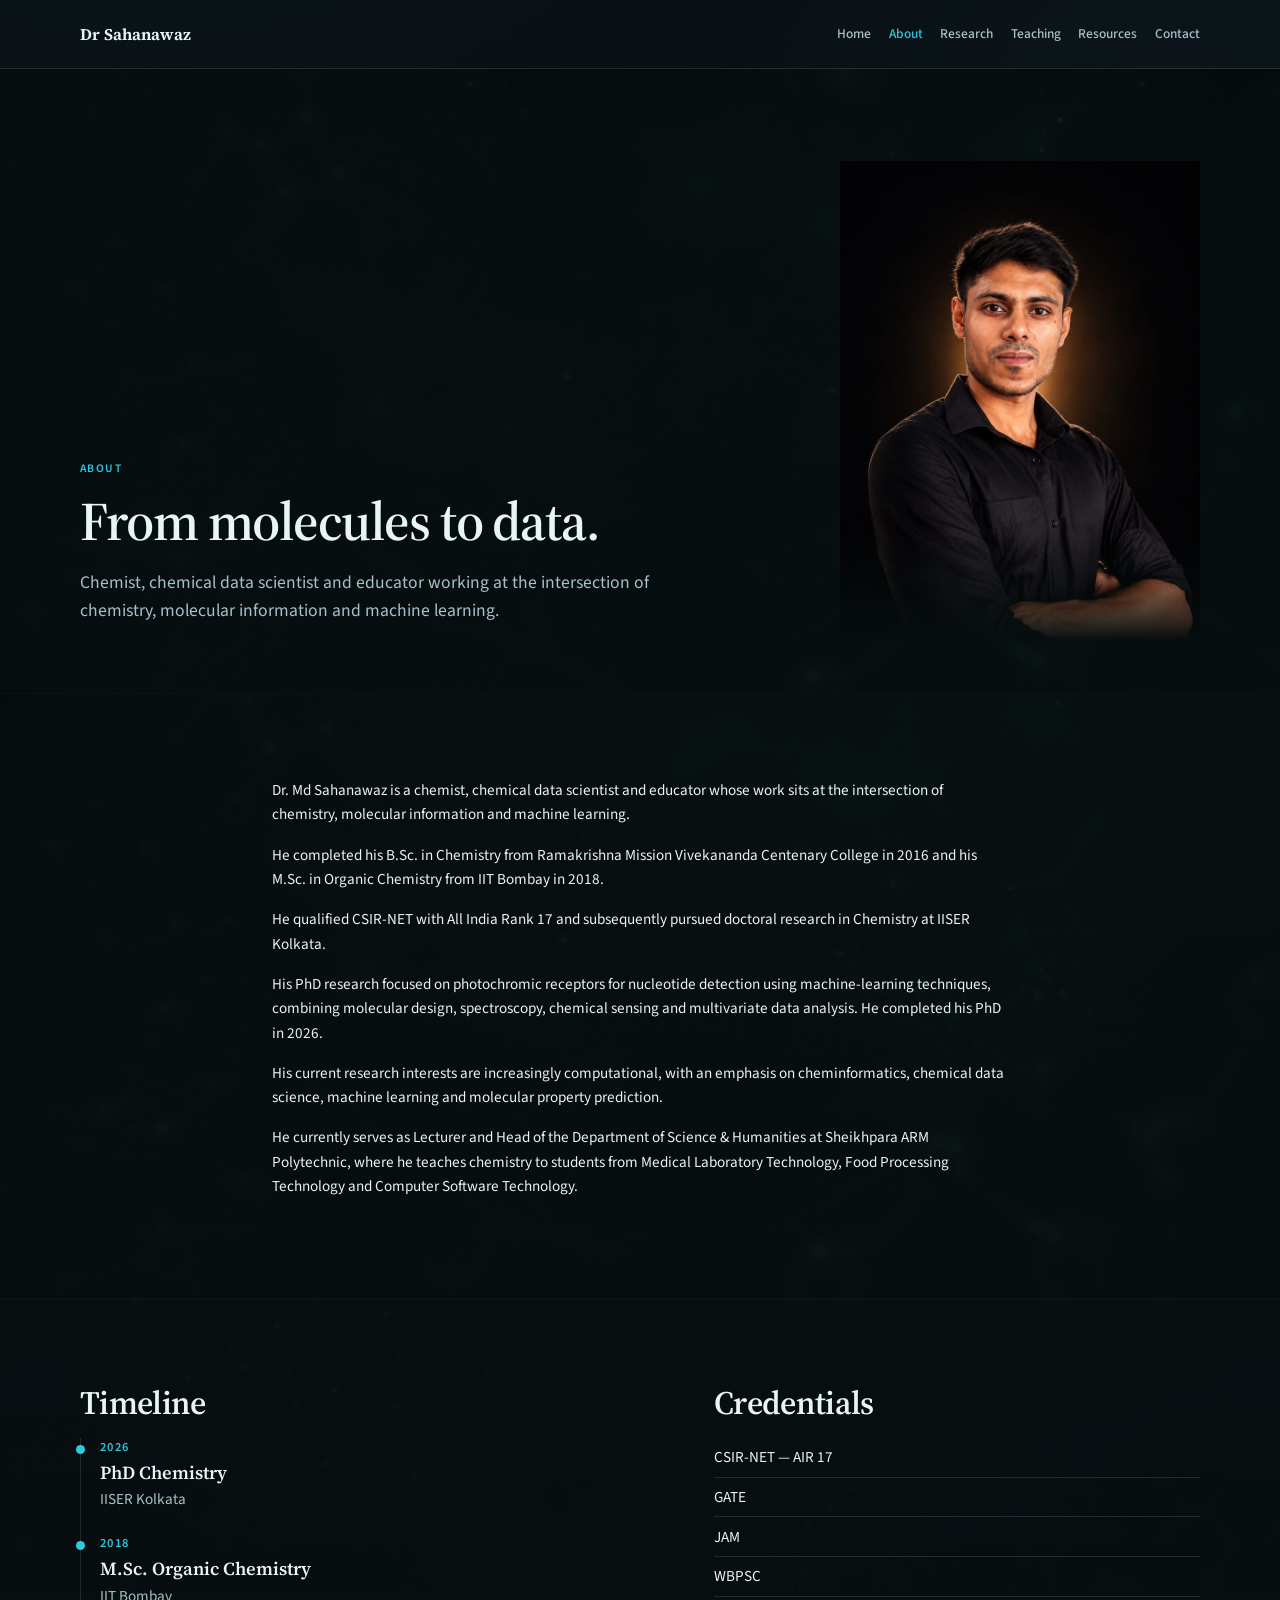
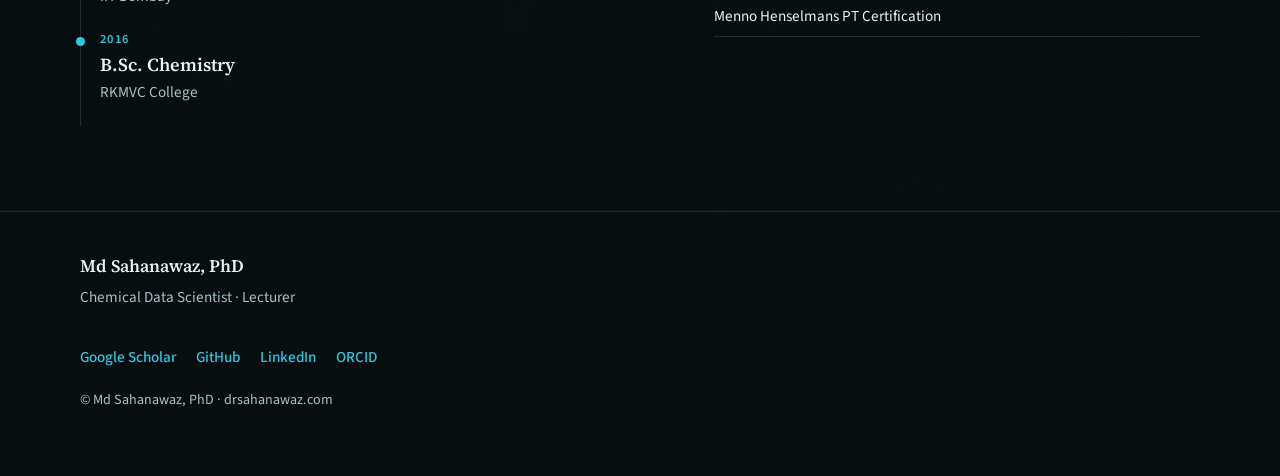
==== about/index.html @ 6428896d "Publish Quantum Concepts resource" ====
<!DOCTYPE html>
<html lang="en">
<head>
  <meta charset="utf-8">
  <meta name="viewport" content="width=device-width, initial-scale=1">
  <title>About · Dr Sahanawaz</title>
  <meta name="description" content="Chemist, chemical data scientist and educator working at the intersection of chemistry, molecular information and machine learning.">
  <link rel="preconnect" href="https://fonts.googleapis.com">
  <link rel="preconnect" href="https://fonts.gstatic.com" crossorigin>
  <link href="https://fonts.googleapis.com/css2?family=Source+Sans+3:wght@400;500;600;700&family=Source+Serif+4:opsz,wght@8..60,500;8..60,600;8..60,700&display=swap" rel="stylesheet">
  <link rel="stylesheet" href="/static/css/site.css">
</head>
<body>
  <a class="skip-link" href="#main">Skip to content</a>
  <header class="site-header">
    <div class="shell header-inner">
      <a class="brand" href="/">Dr Sahanawaz</a>
      <button class="nav-toggle" type="button" aria-expanded="false" aria-controls="site-nav" data-nav-toggle>
        <span class="sr-only">Menu</span>
        <span></span><span></span>
      </button>
      <nav id="site-nav" class="site-nav" data-nav>
        <a href="/" >Home</a>
        <a href="/about/" aria-current="page">About</a>
        <a href="/research/" >Research</a>
        <a href="/teaching/" >Teaching</a>
        <a href="/resources/" >Resources</a>
        <a href="/contact/" >Contact</a>
      </nav>
    </div>
  </header>

  <main id="main">
<section class="page-hero page-hero--visual page-hero--molecules">
  <div class="shell about-intro">
    <div class="about-copy">
      <p class="section-kicker">About</p>
      <h1>From molecules to data.</h1>
      <p class="lead">Chemist, chemical data scientist and educator working at the intersection of chemistry, molecular information and machine learning.</p>
    </div>
    <figure class="about-portrait">
      <img src="/assets/images/portrait.jpg" alt="Portrait of Md Sahanawaz" width="768" height="1024">
    </figure>
  </div>
</section>

<section class="section section-visual section-visual--soft">
  <div class="shell prose">
    <p>Dr. Md Sahanawaz is a chemist, chemical data scientist and educator whose work sits at the intersection of chemistry, molecular information and machine learning.</p>
    <p>He completed his B.Sc. in Chemistry from Ramakrishna Mission Vivekananda Centenary College in 2016 and his M.Sc. in Organic Chemistry from IIT Bombay in 2018.</p>
    <p>He qualified CSIR-NET with All India Rank 17 and subsequently pursued doctoral research in Chemistry at IISER Kolkata.</p>
    <p>His PhD research focused on photochromic receptors for nucleotide detection using machine-learning techniques, combining molecular design, spectroscopy, chemical sensing and multivariate data analysis. He completed his PhD in 2026.</p>
    <p>His current research interests are increasingly computational, with an emphasis on cheminformatics, chemical data science, machine learning and molecular property prediction.</p>
    <p>He currently serves as Lecturer and Head of the Department of Science & Humanities at Sheikhpara ARM Polytechnic, where he teaches chemistry to students from Medical Laboratory Technology, Food Processing Technology and Computer Software Technology.</p>
  </div>
</section>

<section class="section section-visual section-visual--data section-visual--dim">
  <div class="shell split">
    <div>
      <h2>Timeline</h2>
      <ol class="timeline">
        <li>
          <span class="year">2026</span>
          <span class="title">PhD Chemistry</span>
          <span class="place">IISER Kolkata</span>
        </li>
        <li>
          <span class="year">2018</span>
          <span class="title">M.Sc. Organic Chemistry</span>
          <span class="place">IIT Bombay</span>
        </li>
        <li>
          <span class="year">2016</span>
          <span class="title">B.Sc. Chemistry</span>
          <span class="place">RKMVC College</span>
        </li>
      </ol>
    </div>
    <div>
      <h2>Credentials</h2>
      <ul class="credential-list">
        <li>CSIR-NET — AIR 17</li>
        <li>GATE</li>
        <li>JAM</li>
        <li>WBPSC</li>
        <li>Menno Henselmans PT Certification</li>
      </ul>
    </div>
  </div>
</section>
  </main>

  <footer class="site-footer">
    <div class="shell footer-inner">
      <div>
        <p class="footer-brand">Md Sahanawaz, PhD</p>
        <p class="muted">Chemical Data Scientist · Lecturer</p>
      </div>
      <div class="footer-links">
        <a href="https://scholar.google.com/citations?user=SEARCH_ME" rel="noopener noreferrer" target="_blank">Google Scholar</a>
        <a href="https://github.com/drsahanawaz" rel="noopener noreferrer" target="_blank">GitHub</a>
        <a href="https://www.linkedin.com/in/drsahanawaz" rel="noopener noreferrer" target="_blank">LinkedIn</a>
        <a href="https://orcid.org/0000-0000-0000-0000" rel="noopener noreferrer" target="_blank">ORCID</a>
      </div>
      <p class="muted small">© Md Sahanawaz, PhD · drsahanawaz.com</p>
    </div>
  </footer>
  <script src="/static/js/site.js" defer></script>
</body>
</html>
---- static/css/site.css ----
:root {
  --ink: #e8f4f6;
  --ink-soft: #a7c2c8;
  --paper: #0a1214;
  --paper-2: #101a1d;
  --mist: #172428;
  --accent: #2ec8e0;
  --accent-deep: #1a9fb8;
  --accent-2: #7dd3fc;
  --line: rgba(232, 244, 246, 0.12);
  --shadow: 0 24px 60px rgba(0, 0, 0, 0.35);
  --display: "Source Serif 4", "Source Serif Pro", Georgia, "Times New Roman", serif;
  --sans: "Source Sans 3", "Source Sans Pro", "Helvetica Neue", sans-serif;
  --max: 1120px;
  --narrow: 720px;
}

*,
*::before,
*::after {
  box-sizing: border-box;
}

html {
  scroll-behavior: smooth;
  color-scheme: dark;
}

body {
  margin: 0;
  color: var(--ink);
  font-family: var(--sans);
  font-size: 0.95rem;
  line-height: 1.6;
  background:
    radial-gradient(1100px 560px at 12% -8%, rgba(46, 200, 224, 0.16), transparent 55%),
    radial-gradient(900px 520px at 92% 4%, rgba(125, 211, 252, 0.12), transparent 52%),
    linear-gradient(180deg, #0a1214 0%, var(--paper) 32%, #0c1619 100%);
  min-height: 100vh;
}

img {
  max-width: 100%;
  display: block;
}

a {
  color: var(--accent);
  text-decoration-thickness: 1px;
  text-underline-offset: 0.18em;
}

a:hover {
  color: #7de7f5;
}

h1,
h2,
h3 {
  font-family: var(--display);
  font-weight: 600;
  line-height: 1.15;
  letter-spacing: -0.02em;
  color: var(--ink);
}

h1 {
  font-size: clamp(2rem, 4.8vw, 3.4rem);
  margin: 0.2rem 0 1rem;
}

h2 {
  font-size: clamp(1.45rem, 2.8vw, 2.05rem);
  margin: 0 0 1rem;
}

h3 {
  font-size: 1.08rem;
  margin: 0 0 0.5rem;
}

p {
  margin: 0 0 1rem;
}

.shell {
  width: min(var(--max), calc(100% - 2.5rem));
  margin-inline: auto;
}

.narrow {
  width: min(var(--narrow), calc(100% - 2.5rem));
}

.sr-only {
  position: absolute;
  width: 1px;
  height: 1px;
  padding: 0;
  margin: -1px;
  overflow: hidden;
  clip: rect(0, 0, 0, 0);
  border: 0;
}

.skip-link {
  position: absolute;
  left: 1rem;
  top: -3rem;
  background: var(--accent);
  color: #061015;
  padding: 0.6rem 0.9rem;
  z-index: 100;
}

.skip-link:focus {
  top: 1rem;
}

.site-header {
  position: sticky;
  top: 0;
  z-index: 50;
  backdrop-filter: blur(14px);
  background: rgba(10, 18, 22, 0.82);
  border-bottom: 1px solid var(--line);
}

.header-inner {
  display: flex;
  align-items: center;
  justify-content: space-between;
  gap: 1rem;
  min-height: 4.25rem;
}

.brand {
  font-family: var(--display);
  font-size: 1.02rem;
  font-weight: 650;
  color: var(--ink);
  text-decoration: none;
}

.site-nav {
  display: flex;
  flex-wrap: wrap;
  gap: 0.35rem 1.1rem;
}

.site-nav a {
  color: var(--ink-soft);
  text-decoration: none;
  font-size: 0.84rem;
  font-weight: 500;
}

.site-nav a[aria-current="page"],
.site-nav a:hover {
  color: var(--accent);
}

.nav-toggle {
  display: none;
  width: 2.5rem;
  height: 2.5rem;
  border: 1px solid var(--line);
  background: transparent;
  border-radius: 0.5rem;
  padding: 0.55rem;
  flex-direction: column;
  justify-content: center;
  gap: 0.35rem;
}

.nav-toggle span {
  display: block;
  height: 2px;
  background: var(--ink);
}

.hero {
  position: relative;
  min-height: min(92vh, 820px);
  display: grid;
  align-items: end;
  overflow: hidden;
  isolation: isolate;
}

.hero-media {
  position: absolute;
  inset: 0;
  z-index: -1;
  background: #070e10;
}

.hero-portrait {
  position: absolute;
  top: 0;
  right: 0;
  width: min(58vw, 760px);
  height: 100%;
  object-fit: cover;
  object-position: center top;
  filter: saturate(0.92) contrast(1.04);
}

.hero-veil {
  position: absolute;
  inset: 0;
  background:
    linear-gradient(90deg, #070e10 0%, rgba(7, 14, 16, 0.92) 34%, rgba(7, 14, 16, 0.55) 58%, rgba(7, 14, 16, 0.18) 78%, transparent 100%),
    linear-gradient(180deg, rgba(7, 14, 16, 0.2) 0%, rgba(7, 14, 16, 0.15) 45%, rgba(7, 14, 16, 0.92) 100%);
  pointer-events: none;
}

.hero-grid {
  position: absolute;
  inset: 0;
  background-image:
    linear-gradient(rgba(46, 200, 224, 0.12) 1px, transparent 1px),
    linear-gradient(90deg, rgba(46, 200, 224, 0.12) 1px, transparent 1px);
  background-size: 48px 48px;
  mask-image: radial-gradient(circle at 70% 35%, black 0%, transparent 70%);
  animation: drift 28s linear infinite;
}

.hero-orb {
  position: absolute;
  border-radius: 50%;
  filter: blur(8px);
  opacity: 0.5;
}

.hero-orb-a {
  width: 280px;
  height: 280px;
  right: 12%;
  top: 18%;
  background: radial-gradient(circle, rgba(125, 211, 252, 0.45), transparent 70%);
  animation: float 9s ease-in-out infinite;
}

.hero-orb-b {
  width: 420px;
  height: 420px;
  left: -5%;
  bottom: 5%;
  background: radial-gradient(circle, rgba(46, 200, 224, 0.35), transparent 70%);
  animation: float 12s ease-in-out infinite reverse;
}

.hero-copy {
  padding: 7rem 0 4.5rem;
  max-width: 820px;
  color: var(--ink);
}

.hero-copy h1,
.hero-copy .brand-mark,
.hero-copy .eyebrow,
.hero-copy .lead {
  color: var(--ink);
}

.brand-mark {
  font-family: var(--display);
  font-size: clamp(1.7rem, 4vw, 2.65rem);
  font-weight: 700;
  margin: 0 0 0.35rem;
  letter-spacing: -0.03em;
}

.eyebrow,
.section-kicker,
.meta {
  text-transform: uppercase;
  letter-spacing: 0.12em;
  font-size: 0.72rem;
  font-weight: 600;
  color: var(--accent);
  margin: 0 0 0.75rem;
}

.hero .eyebrow {
  color: rgba(232, 241, 237, 0.72);
}

.lead {
  font-size: clamp(0.95rem, 1.7vw, 1.1rem);
  max-width: 42rem;
  color: var(--ink-soft);
}

.hero .lead {
  color: rgba(232, 241, 237, 0.82);
}

.cta-row {
  display: flex;
  flex-wrap: wrap;
  gap: 0.75rem;
  margin-top: 1.75rem;
}

.btn {
  display: inline-flex;
  align-items: center;
  justify-content: center;
  min-height: 2.9rem;
  padding: 0.7rem 1.2rem;
  border-radius: 999px;
  font-weight: 600;
  font-size: 0.95rem;
  text-decoration: none;
  border: 1px solid transparent;
  transition: transform 0.2s ease, background 0.2s ease, color 0.2s ease, border-color 0.2s ease;
}

.btn:hover {
  transform: translateY(-1px);
}

.btn-primary {
  background: var(--accent);
  color: #061015;
}

.btn-primary:hover {
  background: #5ad7ea;
  color: #061015;
}

.btn-ghost {
  background: rgba(232, 241, 237, 0.06);
  border-color: rgba(232, 241, 237, 0.28);
  color: var(--ink);
}

.btn-ghost:hover {
  border-color: var(--accent);
  color: var(--accent);
}

.section .btn-ghost,
.page-hero .btn-ghost,
.connect .btn-ghost {
  background: rgba(232, 241, 237, 0.04);
  border-color: var(--line);
  color: var(--ink);
}

.section {
  padding: 4.5rem 0;
  position: relative;
}

.section-tint {
  background: linear-gradient(180deg, rgba(23, 36, 40, 0.85), rgba(16, 26, 30, 0.55));
  border-block: 1px solid var(--line);
}

.section-visual {
  isolation: isolate;
  overflow: hidden;
  border-block: 1px solid transparent;
  padding: 5.25rem 0;
}

.section-visual::before {
  content: "";
  position: absolute;
  inset: 0;
  z-index: -2;
  background-size: cover;
  background-position: center;
  transform: scale(1.04);
  filter: saturate(0.85) brightness(0.72);
}

.section-visual::after {
  content: "";
  position: absolute;
  inset: 0;
  z-index: -1;
  background:
    linear-gradient(180deg, rgba(7, 14, 16, 0.78), rgba(7, 14, 16, 0.88)),
    linear-gradient(90deg, rgba(7, 14, 16, 0.55), rgba(7, 14, 16, 0.25) 55%, rgba(7, 14, 16, 0.6));
}

.section-visual--molecules::before {
  background-image: url("/assets/images/bg-molecules.jpg");
}

.section-visual--data::before {
  background-image: url("/assets/images/bg-data.jpg");
}

.section-visual--lab::before {
  background-image: url("/assets/images/bg-lab.jpg");
}

.section-visual--beyond::before {
  background-image: url("/assets/images/beyond-chemistry.jpg");
  background-size: cover;
  background-position: center 28%;
  opacity: 0.35;
  filter: none;
  transform: none;
}

.section-visual--beyond::after {
  background:
    linear-gradient(180deg, rgba(7, 14, 16, 0.55), rgba(7, 14, 16, 0.72)),
    linear-gradient(90deg, rgba(7, 14, 16, 0.45), rgba(7, 14, 16, 0.25) 55%, rgba(7, 14, 16, 0.5));
}


.section-visual--soft::before {
  background-image: url("/assets/images/bg-molecules.jpg");
  background-position: 50% 70%;
  filter: saturate(0.7) brightness(0.55);
}

.section-visual--soft::after {
  background:
    linear-gradient(180deg, rgba(7, 14, 16, 0.86), rgba(7, 14, 16, 0.92)),
    radial-gradient(ellipse at 80% 20%, rgba(46, 200, 224, 0.08), transparent 55%);
}

.section-visual--dim::after {
  background:
    linear-gradient(180deg, rgba(7, 14, 16, 0.88), rgba(7, 14, 16, 0.94)),
    linear-gradient(90deg, rgba(7, 14, 16, 0.7), rgba(7, 14, 16, 0.45) 60%, rgba(7, 14, 16, 0.75));
}

.visual-break {
  position: relative;
  height: clamp(140px, 22vw, 260px);
  overflow: hidden;
  isolation: isolate;
  border-block: 1px solid var(--line);
}

.visual-break::before {
  content: "";
  position: absolute;
  inset: 0;
  background-size: cover;
  background-position: center;
  filter: saturate(0.9) brightness(0.7);
  transform: scale(1.05);
  animation: pan-slow 28s ease-in-out infinite alternate;
}

.visual-break::after {
  content: "";
  position: absolute;
  inset: 0;
  background:
    linear-gradient(90deg, rgba(7, 14, 16, 0.55), rgba(7, 14, 16, 0.15) 45%, rgba(7, 14, 16, 0.55)),
    linear-gradient(180deg, rgba(7, 14, 16, 0.35), rgba(7, 14, 16, 0.55));
}

.visual-break--lab::before {
  background-image: url("/assets/images/bg-lab.jpg");
}

.visual-break--data::before {
  background-image: url("/assets/images/bg-data.jpg");
}

.visual-break--molecules::before {
  background-image: url("/assets/images/bg-molecules.jpg");
}

@keyframes pan-slow {
  from { transform: scale(1.05) translate3d(0, 0, 0); }
  to { transform: scale(1.1) translate3d(-1.5%, -1%, 0); }
}

.page-hero {
  padding: 5.5rem 0 2rem;
  position: relative;
  isolation: isolate;
  overflow: hidden;
}

.page-hero--visual {
  padding: 5.75rem 0 3.25rem;
  margin-bottom: 0;
}

.page-hero--visual::before {
  content: "";
  position: absolute;
  inset: 0;
  z-index: -2;
  background-size: cover;
  background-position: center;
  filter: saturate(0.8) brightness(0.62);
}

.page-hero--visual::after {
  content: "";
  position: absolute;
  inset: 0;
  z-index: -1;
  background:
    linear-gradient(180deg, rgba(7, 14, 16, 0.72), rgba(7, 14, 16, 0.9)),
    linear-gradient(90deg, rgba(7, 14, 16, 0.65), rgba(7, 14, 16, 0.3) 70%);
}

.page-hero--molecules::before {
  background-image: url("/assets/images/bg-molecules.jpg");
}

.page-hero--data::before {
  background-image: url("/assets/images/bg-data.jpg");
}

.page-hero--lab::before {
  background-image: url("/assets/images/bg-lab.jpg");
}

.about-intro {
  display: grid;
  grid-template-columns: 1.15fr 0.85fr;
  gap: 2.5rem;
  align-items: end;
}

.about-portrait {
  margin: 0;
  justify-self: end;
  width: min(100%, 360px);
}

.about-portrait img {
  width: 100%;
  height: auto;
  display: block;
  border-radius: 0;
  mask-image: linear-gradient(180deg, #000 78%, transparent 100%);
  -webkit-mask-image: linear-gradient(180deg, #000 78%, transparent 100%);
}

.split {
  display: grid;
  grid-template-columns: 1.1fr 0.9fr;
  gap: 2.5rem;
  align-items: start;
}

.focus-list {
  display: grid;
  grid-template-columns: repeat(3, 1fr);
  gap: 1.5rem;
  margin-top: 1.5rem;
}

.focus-list.three {
  grid-template-columns: repeat(3, 1fr);
}

.focus-item,
.pub-item,
.project-item,
.contact-channel {
  padding-top: 0.35rem;
  border-top: 1px solid var(--line);
}

.toolkit,
.plain-list,
.credential-list,
.resource-list {
  list-style: none;
  padding: 0;
  margin: 0;
}

.toolkit {
  display: flex;
  flex-wrap: wrap;
  gap: 0.55rem;
  align-content: start;
}

.toolkit li {
  padding: 0.45rem 0.75rem;
  background: rgba(46, 200, 224, 0.1);
  border: 1px solid rgba(46, 200, 224, 0.28);
  border-radius: 999px;
  font-size: 0.88rem;
  font-weight: 500;
  color: #c7eef5;
}

.plain-list li,
.credential-list li {
  padding: 0.45rem 0;
  border-bottom: 1px solid var(--line);
}

.pub-list,
.project-list {
  display: grid;
  gap: 1.75rem;
  margin: 1.5rem 0;
}

.project-head {
  display: flex;
  justify-content: space-between;
  gap: 1rem;
  align-items: baseline;
}

.status {
  font-size: 0.78rem;
  letter-spacing: 0.08em;
  text-transform: uppercase;
  color: var(--accent-2);
  font-weight: 600;
}

.timeline {
  list-style: none;
  margin: 0;
  padding: 0;
  border-left: 1px solid var(--line);
}

.timeline li {
  position: relative;
  padding: 0 0 1.4rem 1.2rem;
}

.timeline li::before {
  content: "";
  position: absolute;
  left: -5px;
  top: 0.45rem;
  width: 9px;
  height: 9px;
  border-radius: 50%;
  background: var(--accent);
}

.timeline .year {
  display: block;
  font-size: 0.78rem;
  letter-spacing: 0.1em;
  text-transform: uppercase;
  color: var(--accent);
  font-weight: 600;
}

.timeline .title {
  display: block;
  font-family: var(--display);
  font-size: 1.15rem;
  font-weight: 600;
}

.timeline .place {
  color: var(--ink-soft);
  font-size: 0.95rem;
}

.text-link {
  font-weight: 600;
  text-decoration: none;
  color: var(--accent);
}

.text-link:hover {
  color: #7de7f5;
}

.pull-quote {
  margin: 1.75rem 0 0;
  padding: 1.25rem 0 0;
  border-top: 1px solid var(--line);
  font-family: var(--display);
  font-size: clamp(1.15rem, 2.1vw, 1.5rem);
  line-height: 1.35;
  color: var(--ink);
}

.methods {
  display: grid;
  gap: 1rem;
  margin: 1.25rem 0 0;
}

.methods dt {
  font-weight: 600;
  margin-bottom: 0.15rem;
}

.methods dd {
  margin: 0;
  color: var(--ink-soft);
}

.resource-list li {
  border-top: 1px solid var(--line);
  padding: 1rem 0;
}

.resource-list a {
  display: flex;
  justify-content: space-between;
  gap: 1rem;
  text-decoration: none;
  color: var(--ink);
  font-weight: 600;
}

.resource-type {
  color: var(--accent);
  font-size: 0.82rem;
  letter-spacing: 0.06em;
  text-transform: uppercase;
}

.contact-grid {
  display: grid;
  grid-template-columns: repeat(2, 1fr);
  gap: 1.5rem;
}

.email-line {
  font-family: var(--display);
  font-size: clamp(1.05rem, 2vw, 1.4rem);
  font-weight: 600;
  text-decoration: none;
  color: var(--ink);
}

.prose {
  max-width: 46rem;
}

.muted {
  color: var(--ink-soft);
}

.small {
  font-size: 0.88rem;
}

.connect {
  text-align: left;
}

.site-footer {
  border-top: 1px solid var(--line);
  padding: 2.5rem 0 3rem;
  background: rgba(8, 14, 16, 0.9);
}

.footer-inner {
  display: grid;
  gap: 1.25rem;
}

.footer-brand {
  font-family: var(--display);
  font-size: 1.1rem;
  font-weight: 600;
  margin: 0 0 0.25rem;
}

.footer-links,
.profiles {
  display: flex;
  flex-wrap: wrap;
  gap: 0.85rem 1.25rem;
}

.footer-links a {
  text-decoration: none;
  font-weight: 500;
}

code {
  color: #b7eaf3;
  background: rgba(46, 200, 224, 0.1);
  padding: 0.1em 0.35em;
  border-radius: 0.3em;
  font-size: 0.92em;
}

.reveal {
  opacity: 0;
  transform: translateY(14px);
  animation: rise 0.8s ease forwards;
}

.delay-1 { animation-delay: 0.1s; }
.delay-2 { animation-delay: 0.2s; }
.delay-3 { animation-delay: 0.32s; }
.delay-4 { animation-delay: 0.44s; }

@keyframes rise {
  to {
    opacity: 1;
    transform: none;
  }
}

@keyframes float {
  0%, 100% { transform: translateY(0); }
  50% { transform: translateY(-18px); }
}

@keyframes drift {
  from { transform: translate3d(0, 0, 0); }
  to { transform: translate3d(-48px, -24px, 0); }
}

@media (max-width: 900px) {
  .split,
  .focus-list,
  .focus-list.three,
  .contact-grid,
  .about-intro {
    grid-template-columns: 1fr;
  }

  .about-portrait {
    justify-self: start;
    width: min(100%, 280px);
    order: -1;
  }

  .hero-portrait {
    width: 100%;
    opacity: 0.55;
  }

  .hero-veil {
    background:
      linear-gradient(180deg, rgba(7, 14, 16, 0.35) 0%, rgba(7, 14, 16, 0.72) 42%, rgba(7, 14, 16, 0.96) 100%),
      linear-gradient(90deg, rgba(7, 14, 16, 0.55), transparent 70%);
  }

  .nav-toggle {
    display: inline-flex;
  }

  .site-nav {
    display: none;
    position: absolute;
    inset: 4.25rem 0 auto 0;
    background: rgba(10, 18, 22, 0.98);
    border-bottom: 1px solid var(--line);
    padding: 1rem 1.25rem 1.25rem;
    flex-direction: column;
  }

  .site-nav.open {
    display: flex;
  }

  .hero-copy {
    padding-top: 6rem;
  }
}

@media (prefers-reduced-motion: reduce) {
  html { scroll-behavior: auto; }
  .reveal,
  .hero-grid,
  .hero-orb,
  .btn,
  .visual-break::before {
    animation: none !important;
    transition: none !important;
    opacity: 1;
    transform: none;
  }
}
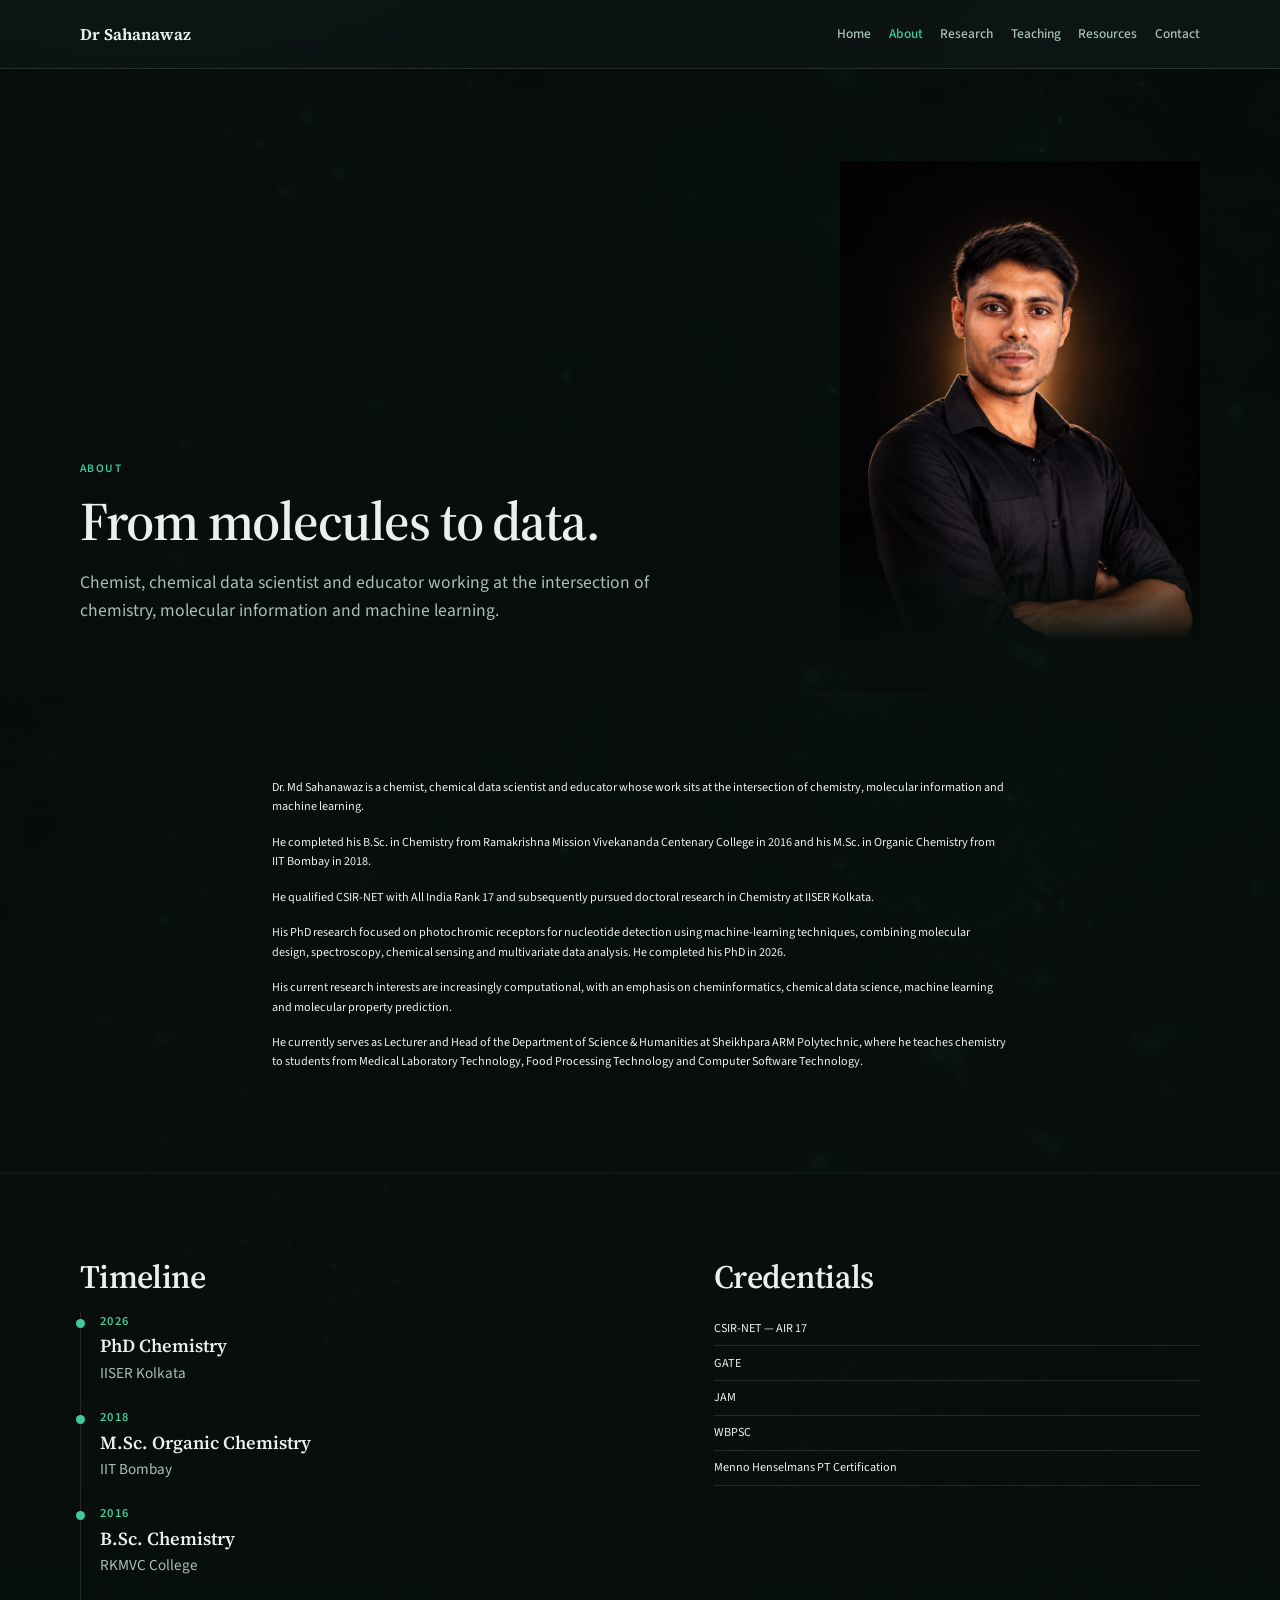
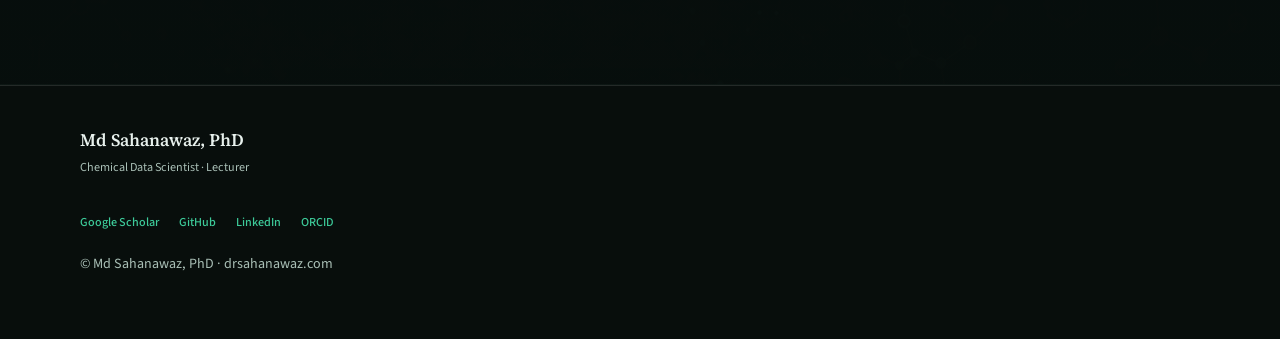
==== commit 4d03ab00: "Publish Bayesian Chemistry Lab updates" ====
--- a/about/index.html
+++ b/about/index.html
@@ -98,10 +98,10 @@
         <p class="muted">Chemical Data Scientist · Lecturer</p>
       </div>
       <div class="footer-links">
-        <a href="https://scholar.google.com/citations?user=SEARCH_ME" rel="noopener noreferrer" target="_blank">Google Scholar</a>
+        <a href="https://scholar.google.com/citations?user=DmdFn5wAAAAJ&hl=en" rel="noopener noreferrer" target="_blank">Google Scholar</a>
         <a href="https://github.com/drsahanawaz" rel="noopener noreferrer" target="_blank">GitHub</a>
-        <a href="https://www.linkedin.com/in/drsahanawaz" rel="noopener noreferrer" target="_blank">LinkedIn</a>
-        <a href="https://orcid.org/0000-0000-0000-0000" rel="noopener noreferrer" target="_blank">ORCID</a>
+        <a href="https://www.linkedin.com/in/drmdsahanawaz" rel="noopener noreferrer" target="_blank">LinkedIn</a>
+        <a href="https://orcid.org/0009-0000-6615-5441" rel="noopener noreferrer" target="_blank">ORCID</a>
       </div>
       <p class="muted small">© Md Sahanawaz, PhD · drsahanawaz.com</p>
     </div>
--- a/static/css/site.css
+++ b/static/css/site.css
@@ -1,13 +1,13 @@
 :root {
-  --ink: #e8f4f6;
-  --ink-soft: #a7c2c8;
-  --paper: #0a1214;
-  --paper-2: #101a1d;
-  --mist: #172428;
-  --accent: #2ec8e0;
-  --accent-deep: #1a9fb8;
-  --accent-2: #7dd3fc;
-  --line: rgba(232, 244, 246, 0.12);
+  --ink: #e8f1ed;
+  --ink-soft: #a9bfb6;
+  --paper: #0b1412;
+  --paper-2: #121c19;
+  --mist: #1a2924;
+  --accent: #3dcb9a;
+  --accent-deep: #249e74;
+  --accent-2: #6eb6d4;
+  --line: rgba(232, 241, 237, 0.12);
   --shadow: 0 24px 60px rgba(0, 0, 0, 0.35);
   --display: "Source Serif 4", "Source Serif Pro", Georgia, "Times New Roman", serif;
   --sans: "Source Sans 3", "Source Sans Pro", "Helvetica Neue", sans-serif;
@@ -30,12 +30,12 @@
   margin: 0;
   color: var(--ink);
   font-family: var(--sans);
-  font-size: 0.95rem;
+  font-size: 0.76rem;
   line-height: 1.6;
   background:
-    radial-gradient(1100px 560px at 12% -8%, rgba(46, 200, 224, 0.16), transparent 55%),
-    radial-gradient(900px 520px at 92% 4%, rgba(125, 211, 252, 0.12), transparent 52%),
-    linear-gradient(180deg, #0a1214 0%, var(--paper) 32%, #0c1619 100%);
+    radial-gradient(1100px 560px at 12% -8%, rgba(61, 203, 154, 0.16), transparent 55%),
+    radial-gradient(900px 520px at 92% 4%, rgba(110, 182, 212, 0.12), transparent 52%),
+    linear-gradient(180deg, #0a1210 0%, var(--paper) 32%, #0d1714 100%);
   min-height: 100vh;
 }
 
@@ -51,7 +51,7 @@
 }
 
 a:hover {
-  color: #7de7f5;
+  color: #8ae7c4;
 }
 
 h1,
@@ -108,7 +108,7 @@
   left: 1rem;
   top: -3rem;
   background: var(--accent);
-  color: #061015;
+  color: #06110e;
   padding: 0.6rem 0.9rem;
   z-index: 100;
 }
@@ -122,7 +122,7 @@
   top: 0;
   z-index: 50;
   backdrop-filter: blur(14px);
-  background: rgba(10, 18, 22, 0.82);
+  background: rgba(11, 20, 18, 0.82);
   border-bottom: 1px solid var(--line);
 }
 
@@ -192,7 +192,7 @@
   position: absolute;
   inset: 0;
   z-index: -1;
-  background: #070e10;
+  background: #070e0c;
 }
 
 .hero-portrait {
@@ -210,8 +210,8 @@
   position: absolute;
   inset: 0;
   background:
-    linear-gradient(90deg, #070e10 0%, rgba(7, 14, 16, 0.92) 34%, rgba(7, 14, 16, 0.55) 58%, rgba(7, 14, 16, 0.18) 78%, transparent 100%),
-    linear-gradient(180deg, rgba(7, 14, 16, 0.2) 0%, rgba(7, 14, 16, 0.15) 45%, rgba(7, 14, 16, 0.92) 100%);
+    linear-gradient(90deg, #070e0c 0%, rgba(7, 14, 12, 0.92) 34%, rgba(7, 14, 12, 0.55) 58%, rgba(7, 14, 12, 0.18) 78%, transparent 100%),
+    linear-gradient(180deg, rgba(7, 14, 12, 0.2) 0%, rgba(7, 14, 12, 0.15) 45%, rgba(7, 14, 12, 0.92) 100%);
   pointer-events: none;
 }
 
@@ -219,8 +219,8 @@
   position: absolute;
   inset: 0;
   background-image:
-    linear-gradient(rgba(46, 200, 224, 0.12) 1px, transparent 1px),
-    linear-gradient(90deg, rgba(46, 200, 224, 0.12) 1px, transparent 1px);
+    linear-gradient(rgba(61, 203, 154, 0.12) 1px, transparent 1px),
+    linear-gradient(90deg, rgba(61, 203, 154, 0.12) 1px, transparent 1px);
   background-size: 48px 48px;
   mask-image: radial-gradient(circle at 70% 35%, black 0%, transparent 70%);
   animation: drift 28s linear infinite;
@@ -238,7 +238,7 @@
   height: 280px;
   right: 12%;
   top: 18%;
-  background: radial-gradient(circle, rgba(125, 211, 252, 0.45), transparent 70%);
+  background: radial-gradient(circle, rgba(110, 182, 212, 0.45), transparent 70%);
   animation: float 9s ease-in-out infinite;
 }
 
@@ -247,7 +247,7 @@
   height: 420px;
   left: -5%;
   bottom: 5%;
-  background: radial-gradient(circle, rgba(46, 200, 224, 0.35), transparent 70%);
+  background: radial-gradient(circle, rgba(61, 203, 154, 0.35), transparent 70%);
   animation: float 12s ease-in-out infinite reverse;
 }
 
@@ -324,12 +324,12 @@
 
 .btn-primary {
   background: var(--accent);
-  color: #061015;
+  color: #06110e;
 }
 
 .btn-primary:hover {
-  background: #5ad7ea;
-  color: #061015;
+  background: #5fd9b0;
+  color: #06110e;
 }
 
 .btn-ghost {
@@ -357,7 +357,7 @@
 }
 
 .section-tint {
-  background: linear-gradient(180deg, rgba(23, 36, 40, 0.85), rgba(16, 26, 30, 0.55));
+  background: linear-gradient(180deg, rgba(26, 41, 36, 0.85), rgba(18, 28, 25, 0.55));
   border-block: 1px solid var(--line);
 }
 
@@ -385,8 +385,8 @@
   inset: 0;
   z-index: -1;
   background:
-    linear-gradient(180deg, rgba(7, 14, 16, 0.78), rgba(7, 14, 16, 0.88)),
-    linear-gradient(90deg, rgba(7, 14, 16, 0.55), rgba(7, 14, 16, 0.25) 55%, rgba(7, 14, 16, 0.6));
+    linear-gradient(180deg, rgba(7, 14, 12, 0.78), rgba(7, 14, 12, 0.88)),
+    linear-gradient(90deg, rgba(7, 14, 12, 0.55), rgba(7, 14, 12, 0.25) 55%, rgba(7, 14, 12, 0.6));
 }
 
 .section-visual--molecules::before {
@@ -400,22 +400,6 @@
 .section-visual--lab::before {
   background-image: url("/assets/images/bg-lab.jpg");
 }
-
-.section-visual--beyond::before {
-  background-image: url("/assets/images/beyond-chemistry.jpg");
-  background-size: cover;
-  background-position: center 28%;
-  opacity: 0.35;
-  filter: none;
-  transform: none;
-}
-
-.section-visual--beyond::after {
-  background:
-    linear-gradient(180deg, rgba(7, 14, 16, 0.55), rgba(7, 14, 16, 0.72)),
-    linear-gradient(90deg, rgba(7, 14, 16, 0.45), rgba(7, 14, 16, 0.25) 55%, rgba(7, 14, 16, 0.5));
-}
-
 
 .section-visual--soft::before {
   background-image: url("/assets/images/bg-molecules.jpg");
@@ -425,14 +409,14 @@
 
 .section-visual--soft::after {
   background:
-    linear-gradient(180deg, rgba(7, 14, 16, 0.86), rgba(7, 14, 16, 0.92)),
-    radial-gradient(ellipse at 80% 20%, rgba(46, 200, 224, 0.08), transparent 55%);
+    linear-gradient(180deg, rgba(7, 14, 12, 0.86), rgba(7, 14, 12, 0.92)),
+    radial-gradient(ellipse at 80% 20%, rgba(61, 203, 154, 0.08), transparent 55%);
 }
 
 .section-visual--dim::after {
   background:
-    linear-gradient(180deg, rgba(7, 14, 16, 0.88), rgba(7, 14, 16, 0.94)),
-    linear-gradient(90deg, rgba(7, 14, 16, 0.7), rgba(7, 14, 16, 0.45) 60%, rgba(7, 14, 16, 0.75));
+    linear-gradient(180deg, rgba(7, 14, 12, 0.88), rgba(7, 14, 12, 0.94)),
+    linear-gradient(90deg, rgba(7, 14, 12, 0.7), rgba(7, 14, 12, 0.45) 60%, rgba(7, 14, 12, 0.75));
 }
 
 .visual-break {
@@ -459,8 +443,8 @@
   position: absolute;
   inset: 0;
   background:
-    linear-gradient(90deg, rgba(7, 14, 16, 0.55), rgba(7, 14, 16, 0.15) 45%, rgba(7, 14, 16, 0.55)),
-    linear-gradient(180deg, rgba(7, 14, 16, 0.35), rgba(7, 14, 16, 0.55));
+    linear-gradient(90deg, rgba(7, 14, 12, 0.55), rgba(7, 14, 12, 0.15) 45%, rgba(7, 14, 12, 0.55)),
+    linear-gradient(180deg, rgba(7, 14, 12, 0.35), rgba(7, 14, 12, 0.55));
 }
 
 .visual-break--lab::before {
@@ -508,8 +492,8 @@
   inset: 0;
   z-index: -1;
   background:
-    linear-gradient(180deg, rgba(7, 14, 16, 0.72), rgba(7, 14, 16, 0.9)),
-    linear-gradient(90deg, rgba(7, 14, 16, 0.65), rgba(7, 14, 16, 0.3) 70%);
+    linear-gradient(180deg, rgba(7, 14, 12, 0.72), rgba(7, 14, 12, 0.9)),
+    linear-gradient(90deg, rgba(7, 14, 12, 0.65), rgba(7, 14, 12, 0.3) 70%);
 }
 
 .page-hero--molecules::before {
@@ -590,12 +574,12 @@
 
 .toolkit li {
   padding: 0.45rem 0.75rem;
-  background: rgba(46, 200, 224, 0.1);
-  border: 1px solid rgba(46, 200, 224, 0.28);
+  background: rgba(61, 203, 154, 0.1);
+  border: 1px solid rgba(61, 203, 154, 0.28);
   border-radius: 999px;
   font-size: 0.88rem;
   font-weight: 500;
-  color: #c7eef5;
+  color: #c9efe0;
 }
 
 .plain-list li,
@@ -677,7 +661,7 @@
 }
 
 .text-link:hover {
-  color: #7de7f5;
+  color: #8ae7c4;
 }
 
 .pull-quote {
@@ -760,7 +744,7 @@
 .site-footer {
   border-top: 1px solid var(--line);
   padding: 2.5rem 0 3rem;
-  background: rgba(8, 14, 16, 0.9);
+  background: rgba(8, 14, 12, 0.9);
 }
 
 .footer-inner {
@@ -788,8 +772,8 @@
 }
 
 code {
-  color: #b7eaf3;
-  background: rgba(46, 200, 224, 0.1);
+  color: #b7e8d4;
+  background: rgba(61, 203, 154, 0.1);
   padding: 0.1em 0.35em;
   border-radius: 0.3em;
   font-size: 0.92em;
@@ -823,13 +807,714 @@
   to { transform: translate3d(-48px, -24px, 0); }
 }
 
+/* ==========================================================================
+   Academic Research Group Styles (Clean, Restrained, Substance-First)
+   ========================================================================== */
+
+.btn-sm {
+  min-height: 2.1rem;
+  padding: 0.35rem 0.85rem;
+  font-size: 0.82rem;
+}
+
+.section-heading {
+  margin-bottom: 2rem;
+}
+
+.section-heading .lead {
+  max-width: 50rem;
+}
+
+/* Group Hero */
+.lab-hero {
+  position: relative;
+  padding: 5rem 0 3rem;
+  overflow: hidden;
+}
+
+.lab-title {
+  font-size: clamp(2rem, 3.8vw, 2.9rem);
+  margin: 0.2rem 0 0.4rem;
+  line-height: 1.18;
+}
+
+.lab-subtitle {
+  font-size: clamp(1.05rem, 1.6vw, 1.25rem);
+  color: var(--accent-2);
+  margin: 0 0 0.75rem;
+  font-weight: 500;
+}
+
+.lab-ethos {
+  font-size: 0.94rem;
+  color: var(--ink);
+  background: rgba(61, 203, 154, 0.08);
+  border-left: 3px solid var(--accent);
+  padding: 0.55rem 0.95rem;
+  margin: 0.65rem 0 1rem;
+  border-radius: 0 4px 4px 0;
+  max-width: 52rem;
+  line-height: 1.5;
+}
+
+.lab-ethos strong {
+  color: var(--accent);
+}
+
+.lab-affiliation {
+  font-size: 0.95rem;
+  color: var(--ink);
+  line-height: 1.55;
+  margin-bottom: 1.25rem;
+}
+
+.lab-lead {
+  max-width: 52rem;
+  font-size: clamp(1rem, 1.6vw, 1.12rem);
+  color: var(--ink-soft);
+  margin-bottom: 1.5rem;
+  line-height: 1.65;
+}
+
+.lab-quicknav {
+  display: flex;
+  flex-wrap: wrap;
+  gap: 0.45rem 0.6rem;
+  padding-top: 1.25rem;
+  border-top: 1px solid var(--line);
+}
+
+.lab-quicknav a {
+  font-size: 0.8rem;
+  font-weight: 600;
+  color: var(--ink-soft);
+  background: rgba(232, 241, 237, 0.04);
+  border: 1px solid var(--line);
+  padding: 0.35rem 0.8rem;
+  border-radius: 999px;
+  text-decoration: none;
+  transition: all 0.2s ease;
+}
+
+.lab-quicknav a:hover {
+  color: var(--accent);
+  border-color: rgba(61, 203, 154, 0.45);
+  background: rgba(61, 203, 154, 0.08);
+}
+
+/* Researcher Profile Card */
+.pi-profile-card {
+  display: grid;
+  grid-template-columns: 220px 1fr;
+  gap: 2.25rem;
+  background: rgba(14, 24, 21, 0.8);
+  border: 1px solid var(--line);
+  border-radius: 10px;
+  padding: 2rem;
+}
+
+.pi-avatar-col {
+  display: flex;
+  flex-direction: column;
+  align-items: center;
+}
+
+.pi-photo {
+  width: 100%;
+  max-width: 220px;
+  aspect-ratio: 1 / 1.18;
+  object-fit: cover;
+  object-position: center top;
+  border-radius: 8px;
+  border: 1px solid var(--line);
+}
+
+.pi-info-col {
+  display: flex;
+  flex-direction: column;
+}
+
+.pi-header h2 {
+  margin: 0.2rem 0 0.35rem;
+  font-size: clamp(1.4rem, 2.3vw, 1.85rem);
+}
+
+.degrees {
+  font-family: var(--sans);
+  font-size: 0.95rem;
+  color: var(--accent-2);
+  font-weight: 500;
+}
+
+.pi-role {
+  font-size: 1rem;
+  font-weight: 600;
+  color: var(--ink);
+  margin: 0 0 0.2rem;
+}
+
+.pi-inst {
+  font-size: 0.9rem;
+  color: var(--ink-soft);
+  margin: 0 0 1rem;
+}
+
+.pi-bio p {
+  font-size: 0.92rem;
+  line-height: 1.65;
+  color: var(--ink-soft);
+  margin-bottom: 1.25rem;
+}
+
+.pi-credentials-row {
+  display: flex;
+  flex-wrap: wrap;
+  gap: 0.5rem;
+  margin-bottom: 1.25rem;
+}
+
+.cred-chip {
+  font-size: 0.78rem;
+  font-weight: 600;
+  color: #b8f0dc;
+  background: rgba(61, 203, 154, 0.1);
+  border: 1px solid rgba(61, 203, 154, 0.25);
+  padding: 0.25rem 0.65rem;
+  border-radius: 4px;
+}
+
+.pi-links-bar {
+  display: flex;
+  flex-wrap: wrap;
+  gap: 0.55rem;
+}
+
+.pi-link-chip {
+  display: inline-flex;
+  align-items: center;
+  gap: 0.45rem;
+  font-size: 0.8rem;
+  font-weight: 600;
+  color: var(--ink);
+  background: rgba(232, 241, 237, 0.05);
+  border: 1px solid var(--line);
+  padding: 0.35rem 0.75rem;
+  border-radius: 4px;
+  text-decoration: none;
+  transition: all 0.2s ease;
+}
+
+.pi-link-chip:hover {
+  color: var(--accent);
+  border-color: rgba(61, 203, 154, 0.5);
+  background: rgba(61, 203, 154, 0.1);
+}
+
+.chip-icon {
+  font-size: 0.72rem;
+  font-weight: 800;
+  color: var(--accent);
+  background: rgba(61, 203, 154, 0.2);
+  width: 20px;
+  height: 20px;
+  border-radius: 4px;
+  display: inline-flex;
+  align-items: center;
+  justify-content: center;
+}
+
+/* Research Areas Grid */
+.thrust-grid {
+  display: grid;
+  grid-template-columns: repeat(2, 1fr);
+  gap: 1.5rem;
+  margin-top: 1.5rem;
+}
+
+.thrust-card {
+  background: rgba(14, 23, 20, 0.7);
+  border: 1px solid var(--line);
+  border-radius: 8px;
+  padding: 1.65rem;
+  display: flex;
+  flex-direction: column;
+}
+
+.thrust-card:hover {
+  border-color: rgba(61, 203, 154, 0.35);
+}
+
+.thrust-top {
+  margin-bottom: 0.5rem;
+}
+
+.thrust-num {
+  font-family: var(--display);
+  font-size: 1.35rem;
+  font-weight: 700;
+  color: var(--accent);
+}
+
+.thrust-title {
+  font-size: 1.15rem;
+  margin: 0 0 0.65rem;
+  color: var(--ink);
+  line-height: 1.3;
+}
+
+.thrust-summary {
+  font-size: 0.9rem;
+  color: var(--ink-soft);
+  line-height: 1.62;
+  margin-bottom: 1.1rem;
+  flex-grow: 1;
+}
+
+.thrust-techniques {
+  padding-top: 0.85rem;
+  border-top: 1px solid var(--line);
+}
+
+.tag-cloud {
+  list-style: none;
+  padding: 0;
+  margin: 0;
+  display: flex;
+  flex-wrap: wrap;
+  gap: 0.35rem;
+}
+
+.tag-cloud li {
+  font-size: 0.75rem;
+  font-weight: 500;
+  color: #bde7d7;
+  background: rgba(61, 203, 154, 0.08);
+  border: 1px solid rgba(61, 203, 154, 0.2);
+  padding: 0.2rem 0.55rem;
+  border-radius: 4px;
+}
+
+/* Doctoral Foundation Card */
+.phd-foundation-card {
+  display: grid;
+  grid-template-columns: 200px 1fr;
+  gap: 2rem;
+  background: rgba(14, 24, 21, 0.65);
+  border: 1px solid var(--line);
+  border-radius: 8px;
+  padding: 1.85rem;
+}
+
+.phd-badge-col {
+  display: flex;
+  flex-direction: column;
+}
+
+.phd-year-badge {
+  display: inline-block;
+  font-family: var(--display);
+  font-size: 1.2rem;
+  font-weight: 600;
+  color: var(--accent);
+  margin: 0.3rem 0 0.2rem;
+}
+
+.phd-inst {
+  font-weight: 600;
+  color: var(--ink);
+  margin: 0 0 0.25rem;
+  font-size: 0.95rem;
+}
+
+.phd-supervisor {
+  font-size: 0.85rem;
+  color: var(--ink-soft);
+  margin: 0;
+}
+
+.phd-content-col h3 {
+  font-size: 1.18rem;
+  margin: 0 0 0.35rem;
+  color: var(--ink);
+}
+
+.phd-content-col .meta {
+  color: var(--accent-2);
+  font-size: 0.85rem;
+  margin-bottom: 0.75rem;
+}
+
+.phd-content-col p {
+  font-size: 0.91rem;
+  color: var(--ink-soft);
+  line-height: 1.62;
+  margin: 0;
+}
+
+/* Methods Card Grid */
+.methods-card-grid {
+  display: grid;
+  grid-template-columns: repeat(2, 1fr);
+  gap: 1.25rem;
+  margin-top: 1.5rem;
+}
+
+.methods-card {
+  background: rgba(14, 23, 20, 0.7);
+  border: 1px solid var(--line);
+  border-radius: 8px;
+  padding: 1.4rem;
+}
+
+.methods-card h3 {
+  font-size: 1.05rem;
+  margin: 0 0 0.4rem;
+  color: var(--ink);
+}
+
+.methods-card p {
+  font-size: 0.89rem;
+  color: var(--ink-soft);
+  line-height: 1.55;
+  margin: 0;
+}
+
+/* Tools Showcase Grid */
+.tools-showcase-grid {
+  display: grid;
+  grid-template-columns: repeat(3, 1fr);
+  gap: 1.5rem;
+  margin-top: 1.5rem;
+}
+
+.tool-showcase-card {
+  background: rgba(14, 23, 20, 0.75);
+  border: 1px solid var(--line);
+  border-radius: 8px;
+  padding: 1.6rem;
+  display: flex;
+  flex-direction: column;
+}
+
+.tool-showcase-card:hover {
+  border-color: rgba(61, 203, 154, 0.35);
+}
+
+.tool-top {
+  margin-bottom: 0.65rem;
+}
+
+.badge-accent {
+  background: rgba(61, 203, 154, 0.15);
+  color: var(--accent);
+  border: 1px solid rgba(61, 203, 154, 0.35);
+  font-size: 0.72rem;
+  font-weight: 600;
+  padding: 0.2rem 0.5rem;
+  border-radius: 4px;
+}
+
+.tool-name {
+  font-size: 1.22rem;
+  margin: 0 0 0.3rem;
+  color: var(--ink);
+}
+
+.tool-subtitle {
+  font-size: 0.82rem;
+  color: var(--accent-2);
+  margin: 0 0 0.75rem;
+  line-height: 1.4;
+}
+
+.tool-summary {
+  font-size: 0.88rem;
+  color: var(--ink-soft);
+  line-height: 1.55;
+  margin-bottom: 1rem;
+  flex-grow: 1;
+}
+
+.tool-tech {
+  font-size: 0.79rem;
+  color: var(--ink-soft);
+  margin-bottom: 1rem;
+  padding: 0.45rem 0.65rem;
+  background: rgba(8, 15, 13, 0.5);
+  border-radius: 4px;
+  border: 1px solid var(--line);
+}
+
+.tool-tech code {
+  color: #b7e8d4;
+  font-size: 0.88em;
+}
+
+/* Publications List */
+.lab-pub-list {
+  display: grid;
+  gap: 1.5rem;
+  margin-top: 1.5rem;
+}
+
+.lab-pub-item {
+  display: grid;
+  grid-template-columns: 75px 1fr;
+  gap: 1.5rem;
+  background: rgba(14, 23, 20, 0.7);
+  border: 1px solid var(--line);
+  border-radius: 8px;
+  padding: 1.65rem;
+  align-items: start;
+}
+
+.pub-year-badge {
+  font-family: var(--display);
+  font-size: 1.4rem;
+  font-weight: 700;
+  color: var(--accent);
+  background: rgba(61, 203, 154, 0.08);
+  border: 1px solid rgba(61, 203, 154, 0.22);
+  border-radius: 6px;
+  text-align: center;
+  padding: 0.5rem 0.2rem;
+  line-height: 1.1;
+}
+
+.pub-meta {
+  display: flex;
+  flex-wrap: wrap;
+  align-items: center;
+  gap: 0.5rem;
+  margin-bottom: 0.35rem;
+}
+
+.journal-name {
+  font-weight: 600;
+  color: var(--accent-2);
+  font-size: 0.92rem;
+}
+
+.volume-info {
+  color: var(--ink-soft);
+  font-size: 0.85rem;
+}
+
+.pub-title {
+  font-size: 1.18rem;
+  line-height: 1.35;
+  margin: 0 0 0.5rem;
+  color: var(--ink);
+}
+
+.pub-authors {
+  font-size: 0.88rem;
+  color: var(--ink-soft);
+  margin: 0 0 0.65rem;
+  line-height: 1.5;
+}
+
+.pub-authors strong {
+  color: var(--ink);
+}
+
+.pub-abstract {
+  font-size: 0.9rem;
+  color: var(--ink-soft);
+  line-height: 1.6;
+  margin: 0 0 0.85rem;
+}
+
+.pub-topics {
+  display: flex;
+  flex-wrap: wrap;
+  gap: 0.4rem;
+  margin-bottom: 1rem;
+}
+
+.topic-tag {
+  font-size: 0.72rem;
+  color: #aee0cf;
+  background: rgba(61, 203, 154, 0.08);
+  border: 1px solid rgba(61, 203, 154, 0.2);
+  padding: 0.15rem 0.5rem;
+  border-radius: 4px;
+}
+
+.pub-links {
+  display: flex;
+  flex-wrap: wrap;
+  gap: 0.65rem;
+}
+
+.pub-btn {
+  display: inline-flex;
+  align-items: center;
+  font-size: 0.82rem;
+  font-weight: 600;
+  color: #06110e;
+  background: var(--accent);
+  padding: 0.35rem 0.8rem;
+  border-radius: 4px;
+  text-decoration: none;
+  transition: all 0.2s ease;
+}
+
+.pub-btn:hover {
+  background: #5fd9b0;
+}
+
+.pub-profiles-banner {
+  margin-top: 2rem;
+  padding: 1.5rem 1.75rem;
+  background: rgba(14, 24, 21, 0.75);
+  border: 1px solid var(--line);
+  border-radius: 8px;
+  display: flex;
+  justify-content: space-between;
+  align-items: center;
+  flex-wrap: wrap;
+  gap: 1.25rem;
+}
+
+.pub-banner-copy h3 {
+  margin: 0 0 0.25rem;
+  font-size: 1.15rem;
+}
+
+.pub-banner-copy p {
+  margin: 0;
+  color: var(--ink-soft);
+  font-size: 0.89rem;
+}
+
+.pub-banner-links {
+  display: flex;
+  flex-wrap: wrap;
+  gap: 0.6rem;
+}
+
+/* Collaboration Box */
+.collab-content-box {
+  background: rgba(14, 24, 21, 0.75);
+  border: 1px solid var(--line);
+  border-radius: 8px;
+  padding: 2rem;
+}
+
+.collab-statement {
+  font-size: 0.95rem;
+  line-height: 1.65;
+  color: var(--ink);
+  margin-bottom: 1rem;
+}
+
+.collab-students {
+  font-size: 0.91rem;
+  line-height: 1.6;
+  color: var(--ink-soft);
+  margin-bottom: 1.5rem;
+}
+
+.inquiry-contacts-clean {
+  padding: 1rem 0;
+  border-top: 1px solid var(--line);
+  border-bottom: 1px solid var(--line);
+  margin-bottom: 1.5rem;
+}
+
+.inquiry-contacts-clean p {
+  margin: 0;
+  font-size: 0.9rem;
+  color: var(--ink);
+}
+
+.inquiry-contacts-clean a {
+  color: var(--accent);
+  text-decoration: none;
+  font-weight: 600;
+}
+
+.inquiry-actions-clean {
+  display: flex;
+  flex-wrap: wrap;
+  gap: 0.75rem;
+}
+
+/* Chronology Timeline */
+.lab-timeline {
+  list-style: none;
+  padding: 0;
+  margin: 1.5rem 0 0;
+  border-left: 2px solid rgba(61, 203, 154, 0.3);
+  position: relative;
+}
+
+.lab-timeline-item {
+  position: relative;
+  padding: 0 0 1.6rem 1.6rem;
+}
+
+.lab-timeline-item::before {
+  content: "";
+  position: absolute;
+  left: -6px;
+  top: 0.25rem;
+  width: 10px;
+  height: 10px;
+  border-radius: 50%;
+  background: var(--accent);
+}
+
+.timeline-year-chip {
+  display: inline-block;
+  font-size: 0.78rem;
+  font-weight: 700;
+  color: var(--accent);
+  letter-spacing: 0.08em;
+  text-transform: uppercase;
+  margin-bottom: 0.2rem;
+}
+
+.timeline-title {
+  font-size: 1.1rem;
+  margin: 0 0 0.3rem;
+  color: var(--ink);
+}
+
+.timeline-detail {
+  font-size: 0.89rem;
+  color: var(--ink-soft);
+  line-height: 1.55;
+  margin: 0;
+}
+
 @media (max-width: 900px) {
   .split,
   .focus-list,
   .focus-list.three,
   .contact-grid,
-  .about-intro {
+  .about-intro,
+  .thrust-grid,
+  .methods-card-grid,
+  .tools-showcase-grid,
+  .pi-profile-card,
+  .phd-foundation-card,
+  .lab-pub-item {
     grid-template-columns: 1fr;
+  }
+
+  .pi-avatar-col {
+    order: -1;
+  }
+
+  .pi-photo {
+    max-width: 200px;
+  }
+
+  .pub-profiles-banner {
+    flex-direction: column;
+    align-items: flex-start;
   }
 
   .about-portrait {
@@ -845,8 +1530,8 @@
 
   .hero-veil {
     background:
-      linear-gradient(180deg, rgba(7, 14, 16, 0.35) 0%, rgba(7, 14, 16, 0.72) 42%, rgba(7, 14, 16, 0.96) 100%),
-      linear-gradient(90deg, rgba(7, 14, 16, 0.55), transparent 70%);
+      linear-gradient(180deg, rgba(7, 14, 12, 0.35) 0%, rgba(7, 14, 12, 0.72) 42%, rgba(7, 14, 12, 0.96) 100%),
+      linear-gradient(90deg, rgba(7, 14, 12, 0.55), transparent 70%);
   }
 
   .nav-toggle {
@@ -857,7 +1542,7 @@
     display: none;
     position: absolute;
     inset: 4.25rem 0 auto 0;
-    background: rgba(10, 18, 22, 0.98);
+    background: rgba(11, 20, 18, 0.98);
     border-bottom: 1px solid var(--line);
     padding: 1rem 1.25rem 1.25rem;
     flex-direction: column;
